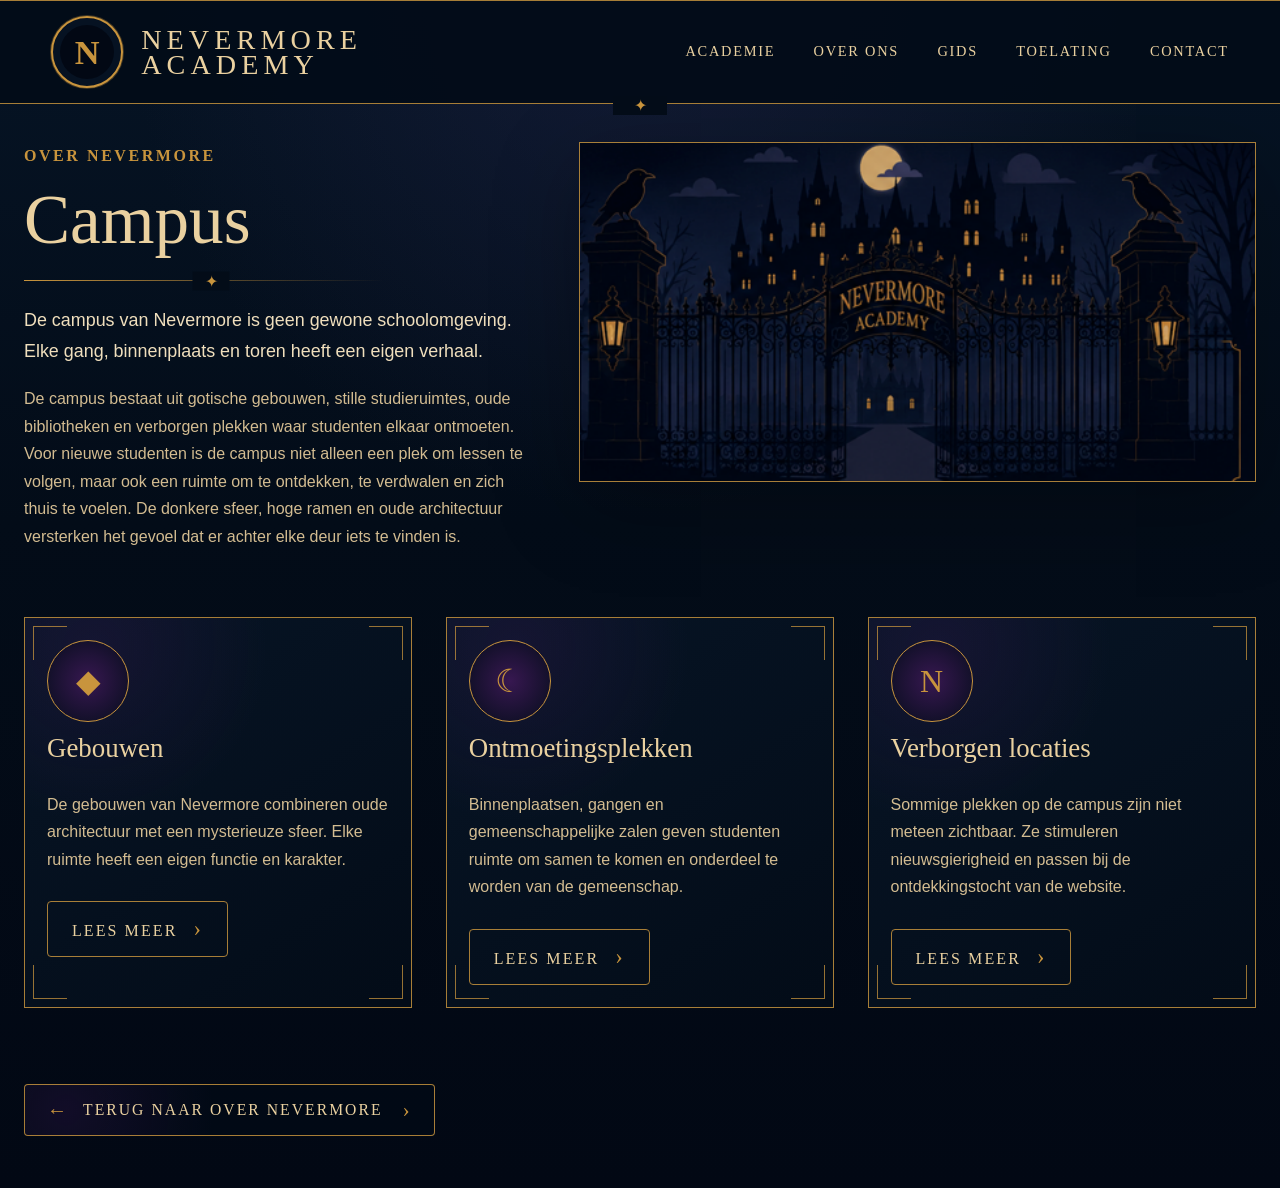
==== campus.html @ 88532316 "Add Nevermore Academy website" ====
<!doctype html>
<html lang="nl">
  <head>
    <meta charset="UTF-8" />
    <meta name="viewport" content="width=device-width, initial-scale=1.0" />
    <title>Campus | Nevermore Academy</title>
    <link rel="stylesheet" href="styles.css" />
  </head>
  <body>
    <header class="academy-header">
      <a class="brand" href="index.html#home" aria-label="Nevermore Academy homepage">
        <span class="crest">N</span>
        <span class="brand-text">Nevermore<br />Academy</span>
      </a>
      <nav class="nav" aria-label="Hoofdnavigatie">
        <a href="index.html#home">Academie</a>
        <a href="index.html#gids">Over ons</a>
        <a href="index.html#huizen">Gids</a>
        <a href="index.html#route">Toelating</a>
        <a href="index.html#aanmelden">Contact</a>
      </nav>
    </header>

    <main class="detail-page page-frame">
      <section class="detail-hero">
        <div class="detail-copy">
          <p class="eyebrow">Over Nevermore</p>
          <h1>Campus</h1>
          <div class="rule"></div>
          <p class="detail-intro">
            De campus van Nevermore is geen gewone schoolomgeving. Elke gang, binnenplaats
            en toren heeft een eigen verhaal.
          </p>
          <p>
            De campus bestaat uit gotische gebouwen, stille studieruimtes, oude bibliotheken en
            verborgen plekken waar studenten elkaar ontmoeten. Voor nieuwe studenten is de campus
            niet alleen een plek om lessen te volgen, maar ook een ruimte om te ontdekken, te
            verdwalen en zich thuis te voelen. De donkere sfeer, hoge ramen en oude architectuur
            versterken het gevoel dat er achter elke deur iets te vinden is.
          </p>
        </div>
        <img class="detail-image" src="assets/ref-about-gate.png" alt="Nevermore Academy achter de poort" />
      </section>

      <section class="detail-card-grid" aria-label="Campus onderdelen">
        <article class="detail-card">
          <span class="round-icon">◆</span>
          <h3>Gebouwen</h3>
          <p>De gebouwen van Nevermore combineren oude architectuur met een mysterieuze sfeer. Elke ruimte heeft een eigen functie en karakter.</p>
          <span class="mini-button">Lees meer</span>
        </article>
        <article class="detail-card">
          <span class="round-icon">☾</span>
          <h3>Ontmoetingsplekken</h3>
          <p>Binnenplaatsen, gangen en gemeenschappelijke zalen geven studenten ruimte om samen te komen en onderdeel te worden van de gemeenschap.</p>
          <span class="mini-button">Lees meer</span>
        </article>
        <article class="detail-card">
          <span class="round-icon">N</span>
          <h3>Verborgen locaties</h3>
          <p>Sommige plekken op de campus zijn niet meteen zichtbaar. Ze stimuleren nieuwsgierigheid en passen bij de ontdekkingstocht van de website.</p>
          <span class="mini-button">Lees meer</span>
        </article>
      </section>
      <a class="detail-back-link" href="index.html#gids">Terug naar Over Nevermore</a>
    </main>
  </body>
</html>
---- styles.css ----
:root {
  --bg: #030c18;
  --bg-2: #061222;
  --panel: #071526;
  --panel-soft: rgba(7, 21, 38, 0.92);
  --gold: #c8943d;
  --gold-light: #ead1a0;
  --cream: #f0dfbd;
  --muted: #d3bc91;
  --violet: #3b1856;
  --line: rgba(200, 148, 61, 0.84);
  --line-soft: rgba(200, 148, 61, 0.42);
}

* {
  box-sizing: border-box;
}

html {
  scroll-behavior: smooth;
  background: var(--bg);
}

section[id] {
  scroll-margin-top: 24px;
}

#gids-kaarten {
  scroll-margin-top: 24px;
}

body {
  margin: 0;
  color: var(--cream);
  background:
    radial-gradient(circle at 50% 0%, rgba(32, 35, 70, 0.5), transparent 32rem),
    linear-gradient(180deg, #061425 0%, #030c18 44%, #020814 100%);
  font-family: "Segoe UI", Arial, sans-serif;
}

body::before {
  content: "";
  position: fixed;
  inset: 0;
  z-index: -1;
  pointer-events: none;
  opacity: 0.2;
  background:
    linear-gradient(rgba(200, 148, 61, 0.04) 1px, transparent 1px),
    linear-gradient(90deg, rgba(200, 148, 61, 0.035) 1px, transparent 1px);
  background-size: 72px 72px;
  mask-image: linear-gradient(180deg, black, transparent 70%);
}

a {
  color: inherit;
  text-decoration: none;
}

img {
  display: block;
  max-width: 100%;
}

.sr-only {
  position: absolute;
  width: 1px;
  height: 1px;
  overflow: hidden;
  clip: rect(0, 0, 0, 0);
  white-space: nowrap;
}

.academy-header {
  position: relative;
  z-index: 20;
  display: flex;
  align-items: center;
  justify-content: space-between;
  gap: 32px;
  min-height: 104px;
  padding: 14px clamp(26px, 4vw, 58px);
  border-top: 1px solid var(--line);
  border-bottom: 1px solid var(--line);
  background: rgba(3, 12, 24, 0.96);
}

.academy-header::after {
  content: "✦";
  position: absolute;
  left: 50%;
  bottom: -12px;
  width: 54px;
  transform: translateX(-50%);
  color: var(--gold);
  background: var(--bg);
  text-align: center;
}

.brand {
  display: inline-flex;
  align-items: center;
  gap: 18px;
  color: var(--gold-light);
  font-family: Georgia, "Times New Roman", serif;
  text-transform: uppercase;
}

.brand-text {
  font-size: clamp(1.25rem, 2.2vw, 2rem);
  line-height: 0.9;
  letter-spacing: 0.18em;
}

.crest {
  display: inline-grid;
  place-items: center;
  width: 72px;
  height: 72px;
  flex: 0 0 auto;
  border: 2px solid var(--gold);
  border-radius: 50%;
  color: var(--gold);
  background: #020814;
  font-family: Georgia, "Times New Roman", serif;
  font-size: 2.15rem;
  font-weight: 700;
  box-shadow: inset 0 0 0 7px #061222, 0 0 0 1px rgba(200, 148, 61, 0.32);
}

.small-crest {
  width: 74px;
  height: 74px;
  font-size: 2rem;
}

.nav {
  display: flex;
  gap: clamp(18px, 3vw, 46px);
  color: var(--gold-light);
  font-family: Georgia, "Times New Roman", serif;
  text-transform: uppercase;
  letter-spacing: 0.12em;
  font-size: 0.9rem;
}

.nav a {
  padding-block: 8px;
  border-bottom: 2px solid transparent;
}

.nav a:hover {
  border-color: var(--gold);
  color: var(--gold);
}

.page-frame {
  width: min(1460px, calc(100% - 48px));
  margin-inline: auto;
}

.hero {
  display: grid;
  grid-template-columns: minmax(360px, 0.85fr) minmax(420px, 1.15fr);
  gap: clamp(32px, 5vw, 72px);
  align-items: center;
  padding: clamp(52px, 7vw, 86px) 0 38px;
}

.hero-copy {
  padding-left: clamp(0px, 3vw, 36px);
}

.eyebrow {
  margin: 0 0 14px;
  color: var(--gold);
  font-family: Georgia, "Times New Roman", serif;
  font-weight: 700;
  text-transform: uppercase;
  letter-spacing: 0.16em;
}

h1,
h2,
h3 {
  margin: 0;
  color: var(--gold-light);
  font-family: Georgia, "Times New Roman", serif;
  font-weight: 400;
  line-height: 1.05;
}

h1 {
  font-size: clamp(4rem, 6.7vw, 6.7rem);
}

h2 {
  font-size: clamp(3rem, 5vw, 5.4rem);
}

h3 {
  font-size: clamp(1.8rem, 2.5vw, 2.8rem);
}

p {
  color: var(--muted);
  line-height: 1.72;
}

.hero-copy p:not(.eyebrow) {
  max-width: 560px;
  color: var(--cream);
  font-size: 1.18rem;
}

.rule {
  width: min(360px, 82%);
  height: 1px;
  margin: 24px 0;
  background: linear-gradient(90deg, var(--gold), transparent);
  position: relative;
}

.rule::after {
  content: "✦";
  position: absolute;
  left: 52%;
  top: 50%;
  transform: translate(-50%, -50%);
  color: var(--gold);
  background: var(--bg);
  padding: 0 12px;
}

.rule.centered {
  margin-inline: auto;
  background: linear-gradient(90deg, transparent, var(--gold), transparent);
}

.rule.small {
  width: 260px;
}

.actions {
  display: flex;
  flex-wrap: wrap;
  gap: 16px;
  margin-top: 28px;
}

.button,
.mini-button,
.back-link {
  min-height: 52px;
  border: 1px solid var(--line);
  border-radius: 4px;
  padding: 14px 24px;
  color: var(--gold-light);
  background: transparent;
  font-family: Georgia, "Times New Roman", serif;
  text-transform: uppercase;
  letter-spacing: 0.13em;
  cursor: pointer;
  transition: transform 160ms ease, border-color 160ms ease, background 160ms ease;
}

.button::after,
.mini-button::after {
  content: "›";
  margin-left: 16px;
  color: var(--gold);
  font-size: 1.4rem;
}

.button:hover,
.mini-button:hover,
.back-link:hover,
.house:hover {
  transform: translateY(-2px);
  border-color: var(--gold-light);
}

.primary {
  background: linear-gradient(135deg, rgba(70, 26, 88, 0.96), rgba(33, 22, 58, 0.98));
}

.ghost {
  background: rgba(2, 8, 20, 0.42);
}

.hero-art {
  margin: 0;
  border-bottom: 1px solid var(--line-soft);
}

.hero-art img {
  width: 100%;
  min-height: 360px;
  object-fit: cover;
  object-position: center;
}

.hero-cards {
  grid-column: 1 / -1;
  display: grid;
  grid-template-columns: repeat(2, minmax(280px, 1fr));
  gap: 28px;
}

.image-card {
  border: 1px solid var(--line);
  background: var(--panel);
  transition: transform 180ms ease, box-shadow 180ms ease;
}

.image-card:hover {
  transform: translateY(-4px);
  box-shadow: 0 24px 60px rgba(0, 0, 0, 0.34);
}

.image-card img {
  width: 100%;
  height: 100%;
  aspect-ratio: 400 / 245;
  object-fit: cover;
}

.about,
.houses,
.admission,
.signup {
  padding-block: clamp(62px, 8vw, 104px);
}

.houses.page-frame {
  width: min(1460px, calc(100% - 60px));
  padding-top: clamp(34px, 5vw, 64px);
}

.houses .section-title {
  display: block;
  margin-bottom: clamp(20px, 3vw, 34px);
}

.houses .section-title h2 {
  font-size: clamp(3.4rem, 5.2vw, 5.6rem);
}

.about-intro {
  display: grid;
  grid-template-columns: minmax(320px, 0.7fr) minmax(460px, 1.3fr);
  gap: 28px;
  align-items: end;
}

.about-intro img,
.wide-illustration,
.campus-band img,
.route-image {
  border: 1px solid var(--line);
  background: var(--panel);
}

.about-intro img {
  aspect-ratio: 518 / 259;
  object-fit: cover;
}

.wide-illustration {
  aspect-ratio: 332 / 110;
  object-fit: cover;
}

.campus-band img {
  aspect-ratio: 437 / 170;
}

.about-grid {
  display: grid;
  grid-template-columns: repeat(3, minmax(0, 1fr));
  gap: 18px;
  margin-top: 22px;
}

.wide-illustration {
  grid-column: 1 / -1;
  width: 42%;
  min-width: 360px;
}

.ornate-card,
.ornate-box,
.tip-band,
.next-band,
.signup-form {
  position: relative;
  border: 1px solid var(--line);
  background: linear-gradient(145deg, rgba(7, 21, 38, 0.98), rgba(3, 12, 24, 0.98));
}

.ornate-card::before,
.ornate-box::before,
.tip-band::before,
.next-band::before,
.signup-form::before,
.route-panel::before {
  content: "";
  position: absolute;
  inset: 8px;
  pointer-events: none;
  background:
    linear-gradient(var(--gold), var(--gold)) left top / 34px 1px no-repeat,
    linear-gradient(var(--gold), var(--gold)) left top / 1px 34px no-repeat,
    linear-gradient(var(--gold), var(--gold)) right top / 34px 1px no-repeat,
    linear-gradient(var(--gold), var(--gold)) right top / 1px 34px no-repeat,
    linear-gradient(var(--gold), var(--gold)) left bottom / 34px 1px no-repeat,
    linear-gradient(var(--gold), var(--gold)) left bottom / 1px 34px no-repeat,
    linear-gradient(var(--gold), var(--gold)) right bottom / 34px 1px no-repeat,
    linear-gradient(var(--gold), var(--gold)) right bottom / 1px 34px no-repeat;
  opacity: 0.82;
}

.ornate-card {
  display: grid;
  grid-template-columns: auto 1fr;
  gap: 18px;
  align-items: center;
  min-height: 170px;
  padding: 28px;
}

.ornate-card .mini-button {
  grid-column: 2;
  justify-self: start;
  min-height: 42px;
  padding: 10px 20px;
}

.round-icon {
  display: inline-grid;
  place-items: center;
  width: 82px;
  height: 82px;
  border: 1px solid var(--gold);
  border-radius: 50%;
  color: var(--gold);
  background: radial-gradient(circle, rgba(61, 24, 86, 0.86), rgba(3, 12, 24, 0.86));
  font-family: Georgia, "Times New Roman", serif;
  font-size: 2rem;
}

.campus-band {
  display: grid;
  grid-template-columns: minmax(320px, 0.9fr) minmax(420px, 1.1fr);
  gap: 28px;
  margin-top: 24px;
  padding: 30px;
  border: 1px solid var(--line);
  background: linear-gradient(135deg, rgba(7, 21, 38, 0.98), rgba(4, 14, 26, 0.96));
}

.campus-band img {
  width: 100%;
  height: 100%;
  min-height: 220px;
  object-fit: cover;
}

.section-title {
  max-width: 980px;
  margin: 0 auto 34px;
  text-align: center;
}

.section-title p {
  max-width: 620px;
  margin-inline: auto;
  font-size: 1.15rem;
}

.house-grid {
  display: grid;
  grid-template-columns: repeat(4, minmax(0, 1fr));
  gap: clamp(14px, 1.8vw, 24px);
  align-items: stretch;
  width: 100%;
  margin-inline: auto;
}

.house {
  position: relative;
  display: grid;
  grid-template-rows: auto auto 1fr;
  min-height: clamp(342px, 35vw, 430px);
  padding: 0;
  border: 1px solid var(--line);
  color: var(--cream);
  background:
    radial-gradient(circle at 50% 18%, rgba(59, 24, 86, 0.32), transparent 40%),
    linear-gradient(180deg, rgba(7, 21, 38, 0.98), rgba(2, 8, 20, 0.98));
  cursor: pointer;
  overflow: hidden;
  text-align: center;
  box-shadow: none;
  transition: transform 180ms ease, border-color 180ms ease, filter 180ms ease;
}

.house::before {
  content: "";
  position: absolute;
  inset: 8px;
  pointer-events: none;
  background:
    linear-gradient(var(--gold), var(--gold)) left top / 34px 1px no-repeat,
    linear-gradient(var(--gold), var(--gold)) left top / 1px 34px no-repeat,
    linear-gradient(var(--gold), var(--gold)) right top / 34px 1px no-repeat,
    linear-gradient(var(--gold), var(--gold)) right top / 1px 34px no-repeat,
    linear-gradient(var(--gold), var(--gold)) left bottom / 34px 1px no-repeat,
    linear-gradient(var(--gold), var(--gold)) left bottom / 1px 34px no-repeat,
    linear-gradient(var(--gold), var(--gold)) right bottom / 34px 1px no-repeat,
    linear-gradient(var(--gold), var(--gold)) right bottom / 1px 34px no-repeat;
  opacity: 0.72;
}

.house-art {
  display: block;
  height: clamp(126px, 13vw, 174px);
  overflow: hidden;
  border-bottom: 1px solid var(--line);
  background: #020814;
}

.house-art img {
  width: 100%;
  height: 100%;
  max-width: none;
  object-fit: cover;
  object-position: top center;
  filter: brightness(0.9) contrast(1.14) saturate(1.04);
  transition: filter 180ms ease, transform 180ms ease, opacity 180ms ease;
}

.house-token {
  z-index: 1;
  display: inline-grid;
  place-items: center;
  width: clamp(54px, 5vw, 68px);
  height: clamp(54px, 5vw, 68px);
  margin: clamp(-34px, -2.5vw, -27px) auto 8px;
  border: 1px solid var(--gold);
  border-radius: 50%;
  color: var(--gold-light);
  background: radial-gradient(circle, rgba(59, 24, 86, 0.98), rgba(3, 12, 24, 0.98));
  font-family: Georgia, "Times New Roman", serif;
  font-size: clamp(1.5rem, 2vw, 1.95rem);
  box-shadow: 0 0 0 6px rgba(3, 12, 24, 0.9);
}

.house-copy {
  z-index: 1;
  display: grid;
  align-content: start;
  justify-items: center;
  gap: 8px;
  height: 100%;
  padding: 0 clamp(12px, 1.4vw, 18px) clamp(16px, 2vw, 22px);
}

.house-name {
  color: var(--gold-light);
  font-family: Georgia, "Times New Roman", serif;
  font-size: clamp(1.25rem, 1.9vw, 2rem);
  line-height: 1;
  text-transform: uppercase;
  letter-spacing: 0.16em;
}

.house-divider {
  display: block;
  width: 94px;
  height: 1px;
  background: linear-gradient(90deg, transparent, var(--gold), transparent);
}

.house-secret {
  min-height: clamp(52px, 5vw, 66px);
  color: var(--muted);
  font-size: clamp(0.78rem, 1vw, 0.95rem);
  line-height: 1.45;
}

.house-button {
  display: inline-flex;
  align-items: center;
  justify-content: center;
  width: min(190px, 100%);
  min-height: 40px;
  margin-top: auto;
  border: 1px solid var(--line);
  border-radius: 4px;
  padding: 9px 16px;
  color: var(--gold-light);
  background: linear-gradient(135deg, rgba(70, 26, 88, 0.9), rgba(33, 22, 58, 0.96));
  font-family: Georgia, "Times New Roman", serif;
  font-size: clamp(0.78rem, 1vw, 0.94rem);
  text-transform: uppercase;
  letter-spacing: 0.13em;
}

.house-button::after {
  content: "›";
  margin-left: 16px;
  color: var(--gold);
  font-size: 1.35rem;
}

.house.is-active {
  border-color: var(--gold-light);
  filter: drop-shadow(0 0 16px rgba(200, 148, 61, 0.2));
}

.house:hover {
  transform: translateY(-3px);
}

.house:hover .house-art img {
  filter: brightness(1.02) contrast(1.16) saturate(1.08);
}

.house-meaning[hidden] {
  display: none;
}

.house-meaning {
  display: grid;
  grid-template-columns: auto minmax(280px, 1fr) auto;
  gap: clamp(22px, 4vw, 44px);
  align-items: center;
  width: min(1180px, 100%);
  margin: clamp(34px, 4vw, 56px) auto 0;
  padding: clamp(26px, 3vw, 38px) clamp(26px, 4vw, 52px);
}

.house-meaning h3 {
  font-size: clamp(2rem, 3vw, 3.2rem);
}

.house-meaning-copy {
  max-width: 680px;
  margin: 6px 0 0;
  color: var(--cream);
  font-size: clamp(1rem, 1.2vw, 1.18rem);
}

.next-band,
.tip-band {
  display: grid;
  grid-template-columns: auto minmax(280px, 1fr) minmax(360px, 0.72fr);
  gap: clamp(24px, 4vw, 52px);
  align-items: center;
  margin-top: 26px;
  padding: clamp(34px, 4vw, 58px) clamp(28px, 4vw, 56px);
}

.houses .next-band {
  margin-top: clamp(76px, 7vw, 112px);
  padding: clamp(22px, 2.6vw, 30px) clamp(24px, 4vw, 44px);
}

.houses .next-band h3 {
  font-size: clamp(2rem, 3vw, 3.4rem);
}

.admission {
  border-top: 1px solid var(--line-soft);
}

.route-progress {
  position: relative;
  display: grid;
  grid-template-columns: repeat(4, 1fr);
  gap: 24px;
  margin: 20px auto 34px;
  max-width: 1080px;
}

.route-progress::before {
  content: "";
  position: absolute;
  top: 17px;
  left: 9%;
  right: 9%;
  height: 1px;
  background: var(--line);
}

.step {
  position: relative;
  display: grid;
  justify-items: center;
  gap: 10px;
  border: 0;
  color: var(--muted);
  background: transparent;
  font: inherit;
  cursor: pointer;
}

.step span {
  display: block;
  width: 36px;
  height: 36px;
  border: 1px solid var(--gold);
  border-radius: 50%;
  background: var(--bg);
}

.step.is-active span {
  background: radial-gradient(circle, var(--violet), var(--bg) 70%);
  box-shadow: 0 0 26px rgba(200, 148, 61, 0.24);
}

.route-panel {
  position: relative;
  display: none;
}

.route-panel.is-active {
  display: block;
}

.admission-layout {
  display: grid;
  grid-template-columns: minmax(330px, 0.95fr) minmax(360px, 1.05fr);
  gap: 24px;
}

.route-image {
  width: 100%;
  height: 100%;
  aspect-ratio: 340 / 227;
  min-height: 350px;
  object-fit: cover;
}

.route-copy,
.hint,
.result {
  padding: clamp(28px, 4vw, 46px);
}

.scan-page {
  position: relative;
  display: grid;
  grid-template-columns: minmax(140px, 0.42fr) minmax(360px, 0.9fr) minmax(140px, 0.42fr);
  gap: 24px;
  align-items: center;
  min-height: 670px;
  border: 1px solid var(--line);
  padding: clamp(24px, 4vw, 44px);
  overflow: hidden;
  background: radial-gradient(circle at 50% 32%, rgba(41, 31, 60, 0.5), transparent 24rem);
}

.scan-side {
  width: 100%;
  height: 100%;
  max-height: 520px;
  object-fit: cover;
  opacity: 0.76;
}

.scan-center {
  display: grid;
  justify-items: center;
  text-align: center;
}

.back-link {
  justify-self: start;
  min-height: 0;
  padding: 0;
  border: 0;
  color: var(--gold);
  background: transparent;
  text-transform: none;
  letter-spacing: 0;
}

.scanner {
  position: relative;
  width: min(360px, 100%);
  aspect-ratio: 1;
  overflow: hidden;
  border: 2px solid var(--gold);
  background:
    radial-gradient(circle at 73% 36%, rgba(200, 148, 61, 0.16), transparent 7%),
    linear-gradient(145deg, rgba(16, 22, 38, 0.95), rgba(7, 13, 25, 0.96));
  cursor: crosshair;
  touch-action: none;
}

.camera-feed,
.camera-fallback {
  position: absolute;
  inset: 0;
  width: 100%;
  height: 100%;
}

.camera-feed {
  z-index: 0;
  object-fit: cover;
  opacity: 0;
  transform: scaleX(-1);
  transition: opacity 220ms ease;
}

.scanner.has-camera .camera-feed {
  opacity: 0.88;
}

.camera-fallback {
  z-index: 0;
  display: grid;
  place-items: center;
  color: rgba(240, 223, 189, 0.45);
  background:
    radial-gradient(circle at 30% 30%, rgba(59, 24, 86, 0.28), transparent 30%),
    linear-gradient(145deg, rgba(16, 22, 38, 0.96), rgba(7, 13, 25, 0.96));
}

.scanner.has-camera .camera-fallback {
  display: none;
}

.scanner::before,
.scanner::after {
  content: "";
  position: absolute;
  inset: 18px;
  z-index: 3;
  pointer-events: none;
  background:
    linear-gradient(var(--gold), var(--gold)) left top / 42px 3px no-repeat,
    linear-gradient(var(--gold), var(--gold)) left top / 3px 42px no-repeat,
    linear-gradient(var(--gold), var(--gold)) right top / 42px 3px no-repeat,
    linear-gradient(var(--gold), var(--gold)) right top / 3px 42px no-repeat,
    linear-gradient(var(--gold), var(--gold)) left bottom / 42px 3px no-repeat,
    linear-gradient(var(--gold), var(--gold)) left bottom / 3px 42px no-repeat,
    linear-gradient(var(--gold), var(--gold)) right bottom / 42px 3px no-repeat,
    linear-gradient(var(--gold), var(--gold)) right bottom / 3px 42px no-repeat;
}

.scan-line {
  position: absolute;
  z-index: 4;
  left: 0;
  right: 0;
  top: 14%;
  height: 2px;
  background: var(--gold);
  box-shadow: 0 0 20px var(--gold);
  animation: scanning 2.6s linear infinite;
}

.scan-lens {
  position: absolute;
  left: var(--lens-x, 50%);
  top: var(--lens-y, 50%);
  z-index: 5;
  width: 116px;
  height: 116px;
  border: 1px solid rgba(240, 223, 189, 0.68);
  border-radius: 50%;
  pointer-events: none;
  opacity: 0;
  transform: translate(-50%, -50%);
  background: radial-gradient(circle, rgba(240, 223, 189, 0.14), rgba(59, 24, 86, 0.14), transparent 72%);
}

.scanner.is-searching .scan-lens {
  opacity: 1;
}

.sigil {
  position: absolute;
  z-index: 2;
  left: 50%;
  top: 50%;
  display: grid;
  place-items: center;
  width: 122px;
  height: 122px;
  border: 1px solid rgba(200, 148, 61, 0.38);
  color: rgba(200, 148, 61, 0.08);
  transform: translate(-50%, -50%) rotate(45deg);
  font-family: Georgia, "Times New Roman", serif;
  font-size: 4rem;
}

.hidden-sigil {
  position: absolute;
  left: var(--sigil-x, 73%);
  top: var(--sigil-y, 36%);
  z-index: 6;
  display: grid;
  place-items: center;
  width: 74px;
  height: 74px;
  border: 1px solid rgba(200, 148, 61, 0.32);
  border-radius: 50%;
  color: rgba(200, 148, 61, 0);
  background: radial-gradient(circle, rgba(200, 148, 61, 0.14), transparent 68%);
  transform: translate(-50%, -50%);
  cursor: pointer;
  font-family: Georgia, "Times New Roman", serif;
  font-size: 2.3rem;
  opacity: 0.08;
}

.scanner.is-near .hidden-sigil {
  color: rgba(200, 148, 61, 0.34);
  opacity: 0.48;
}

.scanner.is-hot .hidden-sigil,
.scanner.is-found .hidden-sigil {
  color: var(--gold-light);
  opacity: 1;
  box-shadow: 0 0 54px rgba(200, 148, 61, 0.46);
}

.scanner.is-found .sigil {
  color: var(--gold);
  box-shadow: 0 0 44px rgba(200, 148, 61, 0.28);
}

.house-reveal {
  position: absolute;
  left: 50%;
  top: 50%;
  z-index: 7;
  display: grid;
  justify-items: center;
  gap: 6px;
  width: min(240px, 78%);
  padding: 22px;
  border: 1px solid var(--line);
  background: rgba(3, 12, 24, 0.82);
  opacity: 0;
  pointer-events: none;
  transform: translate(-50%, -50%) scale(0.92);
  transition: opacity 220ms ease, transform 220ms ease;
}

.scanner.is-found .house-reveal {
  opacity: 1;
  transform: translate(-50%, -50%) scale(1);
}

.house-reveal-symbol {
  display: grid;
  place-items: center;
  width: 74px;
  height: 74px;
  border: 1px solid var(--gold);
  border-radius: 50%;
  color: var(--gold-light);
  background: radial-gradient(circle, rgba(59, 24, 86, 0.95), rgba(3, 12, 24, 0.95));
  font-family: Georgia, "Times New Roman", serif;
  font-size: 2.35rem;
}

.house-reveal-name {
  color: var(--gold-light);
  font-family: Georgia, "Times New Roman", serif;
  font-size: 1.45rem;
  font-weight: 400;
  text-transform: uppercase;
  letter-spacing: 0.12em;
}

.house-reveal-copy {
  color: var(--muted);
  line-height: 1.45;
}

.scan-status {
  position: absolute;
  left: 18px;
  right: 18px;
  bottom: 16px;
  z-index: 8;
  color: var(--muted);
}

.scan-steps {
  display: grid;
  gap: 12px;
  width: min(520px, 100%);
  margin: 22px 0;
  padding: 0;
  list-style: none;
  text-align: left;
}

.scan-steps li {
  padding: 10px 0 10px 52px;
  border-bottom: 1px solid var(--line-soft);
  color: var(--muted);
  counter-increment: scan-step;
  position: relative;
}

.scan-steps li::before {
  content: counter(scan-step);
  position: absolute;
  left: 0;
  top: 6px;
  display: grid;
  place-items: center;
  width: 32px;
  height: 32px;
  border: 1px solid var(--gold);
  border-radius: 50%;
  color: var(--gold);
  background: var(--violet);
}

.scan-dashboard {
  display: grid;
  grid-template-columns: minmax(150px, 0.7fr) minmax(180px, 1fr);
  gap: 16px;
  width: min(520px, 100%);
  align-items: center;
  margin-bottom: 14px;
  padding: 14px 18px;
  border: 1px solid var(--line-soft);
}

.dashboard-label {
  display: block;
  color: var(--muted);
  font-size: 0.82rem;
}

.signal-meter {
  height: 10px;
  overflow: hidden;
  border: 1px solid var(--line);
  border-radius: 999px;
  background: rgba(240, 223, 189, 0.06);
}

.signal-meter span {
  display: block;
  width: 0%;
  height: 100%;
  background: linear-gradient(90deg, var(--violet), var(--gold));
  transition: width 120ms ease;
}

.centered-actions {
  justify-content: center;
}

blockquote {
  margin: 22px 0;
  padding: 24px;
  border: 1px solid var(--line-soft);
  color: var(--cream);
  font-family: Georgia, "Times New Roman", serif;
  font-size: 1.25rem;
}

.result {
  display: grid;
  justify-items: center;
  gap: 18px;
  text-align: center;
}

.signup {
  position: relative;
  display: grid;
  place-items: center;
  min-height: calc(100vh - 104px);
}

.signup::before,
.signup::after {
  content: "";
  position: absolute;
  top: 13%;
  bottom: 11%;
  width: min(190px, 20vw);
  opacity: 0.48;
  background: url("assets/ref-scan-left.png") center / cover no-repeat;
}

.signup::before {
  left: 0;
}

.signup::after {
  right: 0;
  transform: scaleX(-1);
}

.signup-form {
  z-index: 1;
  display: grid;
  gap: 16px;
  width: min(920px, 100%);
  padding: clamp(34px, 6vw, 70px);
  text-align: center;
}

.signup-form label {
  display: grid;
  gap: 8px;
  width: min(560px, 100%);
  margin-inline: auto;
  color: var(--gold-light);
  text-align: left;
  font-weight: 700;
}

input,
select,
textarea {
  width: 100%;
  border: 1px solid var(--line);
  border-radius: 4px;
  padding: 14px 16px;
  color: var(--cream);
  background: rgba(3, 12, 24, 0.78);
  font: inherit;
}

textarea {
  resize: vertical;
}

input:focus,
select:focus,
textarea:focus {
  outline: 1px solid var(--gold-light);
  box-shadow: 0 0 0 4px rgba(200, 148, 61, 0.13);
}

.form-message {
  min-height: 28px;
  margin: 0;
  color: var(--gold-light);
}

.home-link {
  color: var(--gold);
}

.about-link-card {
  color: inherit;
  text-decoration: none;
}

.about-link-card:hover {
  transform: translateY(-4px);
  border-color: var(--gold-light);
}

.detail-page {
  padding-block: clamp(22px, 3vw, 42px) clamp(34px, 4vw, 56px);
}

.detail-back-link {
  display: flex;
  align-items: center;
  gap: 14px;
  width: fit-content;
  min-height: 52px;
  margin-top: clamp(54px, 6vw, 82px);
  border: 1px solid var(--line);
  border-radius: 4px;
  padding: 13px 22px;
  color: var(--gold-light);
  background:
    radial-gradient(circle at 10% 50%, rgba(59, 24, 86, 0.28), transparent 40%),
    rgba(3, 12, 24, 0.58);
  font-family: Georgia, "Times New Roman", serif;
  font-size: 0.98rem;
  text-transform: uppercase;
  letter-spacing: 0.13em;
  transition: transform 160ms ease, border-color 160ms ease, background 160ms ease;
}

.detail-back-link::before {
  content: "←";
  color: var(--gold);
  font-size: 1.25rem;
  line-height: 1;
}

.detail-back-link::after {
  content: "›";
  margin-left: 6px;
  color: var(--gold);
  font-size: 1.35rem;
  line-height: 1;
}

.detail-back-link:hover {
  transform: translateY(-2px);
  border-color: var(--gold-light);
  background: rgba(59, 24, 86, 0.32);
}

.detail-hero {
  display: grid;
  grid-template-columns: minmax(360px, 0.86fr) minmax(420px, 1.14fr);
  gap: clamp(24px, 3.4vw, 48px);
  align-items: start;
}

.detail-copy {
  padding: 0;
}

.detail-copy h1 {
  font-size: clamp(3.35rem, 5.4vw, 5.6rem);
}

.detail-intro {
  color: var(--cream);
  font-size: 1.12rem;
}

.detail-image {
  width: 100%;
  min-height: 280px;
  max-height: 390px;
  border: 1px solid var(--line);
  object-fit: cover;
  background: var(--panel);
  box-shadow: 0 24px 80px rgba(0, 0, 0, 0.28);
}

.detail-card-grid {
  display: grid;
  grid-template-columns: repeat(3, minmax(0, 1fr));
  gap: clamp(26px, 2.6vw, 36px);
  margin-top: clamp(34px, 4vw, 52px);
}

.values-grid {
  grid-template-columns: repeat(4, minmax(0, 1fr));
}

.detail-card {
  position: relative;
  display: grid;
  align-content: start;
  justify-items: start;
  gap: 12px;
  min-height: 235px;
  padding: 22px;
  border: 1px solid var(--line);
  color: var(--cream);
  background:
    radial-gradient(circle at 18% 8%, rgba(59, 24, 86, 0.28), transparent 36%),
    linear-gradient(145deg, rgba(7, 21, 38, 0.98), rgba(3, 12, 24, 0.98));
}

.detail-card::before {
  content: "";
  position: absolute;
  inset: 8px;
  pointer-events: none;
  background:
    linear-gradient(var(--gold), var(--gold)) left top / 34px 1px no-repeat,
    linear-gradient(var(--gold), var(--gold)) left top / 1px 34px no-repeat,
    linear-gradient(var(--gold), var(--gold)) right top / 34px 1px no-repeat,
    linear-gradient(var(--gold), var(--gold)) right top / 1px 34px no-repeat,
    linear-gradient(var(--gold), var(--gold)) left bottom / 34px 1px no-repeat,
    linear-gradient(var(--gold), var(--gold)) left bottom / 1px 34px no-repeat,
    linear-gradient(var(--gold), var(--gold)) right bottom / 34px 1px no-repeat,
    linear-gradient(var(--gold), var(--gold)) right bottom / 1px 34px no-repeat;
  opacity: 0.75;
}

.detail-card h3 {
  font-size: clamp(1.55rem, 2.1vw, 2.15rem);
}

.detail-card .mini-button {
  align-self: end;
  margin-top: auto;
}

@keyframes scanning {
  0% {
    transform: translateY(0);
  }
  50% {
    transform: translateY(250px);
  }
  100% {
    transform: translateY(0);
  }
}

@media (max-width: 1050px) {
  .academy-header {
    position: relative;
    align-items: flex-start;
    flex-direction: column;
  }

  .nav {
    width: 100%;
    overflow-x: auto;
    padding-bottom: 8px;
  }

  .hero,
  .about-intro,
  .campus-band,
  .admission-layout,
  .detail-hero,
  .house-meaning,
  .next-band,
  .tip-band,
  .scan-page {
    grid-template-columns: 1fr;
  }

  .hero-cards,
  .about-grid,
  .detail-card-grid,
  .values-grid {
    grid-template-columns: repeat(2, minmax(0, 1fr));
  }

  .house-grid {
    grid-template-columns: repeat(4, minmax(0, 1fr));
  }

  .wide-illustration {
    width: 100%;
    min-width: 0;
  }

  .scan-side {
    display: none;
  }
}

@media (max-width: 680px) {
  .page-frame {
    width: min(100% - 28px, 1460px);
  }

  .brand-text {
    font-size: 1.15rem;
  }

  .crest {
    width: 58px;
    height: 58px;
    font-size: 1.55rem;
  }

  .nav {
    display: grid;
    grid-template-columns: repeat(2, 1fr);
    gap: 10px 18px;
    overflow: visible;
    font-size: 0.72rem;
  }

  h1 {
    font-size: clamp(3rem, 14vw, 4.5rem);
  }

  h2 {
    font-size: clamp(2.6rem, 12vw, 3.8rem);
  }

  .houses .section-title h2 {
    font-size: clamp(2.4rem, 10vw, 3rem);
  }

  .houses .section-title p {
    font-size: 0.95rem;
  }

  .hero-cards,
  .about-grid,
  .detail-card-grid,
  .values-grid,
  .next-band,
  .tip-band,
  .route-progress,
  .scan-dashboard {
    grid-template-columns: 1fr;
  }

  .house-grid {
    grid-template-columns: repeat(2, minmax(0, 1fr));
    gap: 18px;
  }

  .house {
    min-height: 330px;
  }

  .house-art {
    height: 132px;
  }

  .house-token {
    width: 54px;
    height: 54px;
    margin-top: -27px;
    font-size: 1.45rem;
  }

  .house-name {
    font-size: 1.08rem;
    letter-spacing: 0.1em;
  }

  .house-secret {
    min-height: 64px;
    font-size: 0.76rem;
    line-height: 1.38;
  }

  .house-button {
    min-height: 38px;
    font-size: 0.7rem;
    letter-spacing: 0.09em;
  }

  .route-progress::before {
    display: none;
  }

  .ornate-card,
  .campus-band,
  .next-band,
  .tip-band {
    padding: 22px;
  }

  .ornate-card {
    grid-template-columns: 1fr;
    justify-items: center;
    text-align: center;
  }

  .ornate-card .mini-button {
    grid-column: 1;
    justify-self: center;
  }

  .actions,
  .button {
    width: 100%;
  }

  .button {
    text-align: center;
  }

  .scanner {
    width: min(310px, 100%);
  }

  .signup::before,
  .signup::after {
    display: none;
  }
}

#huizen.page-frame {
  width: min(1988px, calc(100% - 60px));
}

@media (max-width: 1050px) {
  #huizen.page-frame {
    width: min(100% - 28px, 1460px);
  }
}

/* Poster-style house section, matching the supplied Nevermore reference. */
.houses {
  position: relative;
  overflow: hidden;
  background:
    linear-gradient(180deg, rgba(3, 12, 24, 0.3), rgba(3, 12, 24, 0.96)),
    radial-gradient(circle at 50% 4%, rgba(59, 24, 86, 0.2), transparent 28rem);
}

.houses::before {
  content: "";
  position: absolute;
  inset: 0 0 auto;
  height: min(430px, 48vw);
  pointer-events: none;
  opacity: 0.42;
  background:
    linear-gradient(180deg, rgba(3, 12, 24, 0.2), rgba(3, 12, 24, 0.9)),
    url("assets/ref-home-gate.png") center top / cover no-repeat;
  mask-image: linear-gradient(180deg, black, transparent 82%);
}

.houses > * {
  position: relative;
  z-index: 1;
}

.houses .section-title {
  margin-bottom: clamp(28px, 3.4vw, 46px);
}

.houses .section-title p {
  max-width: 560px;
  color: var(--cream);
}

.houses .house-grid {
  grid-template-columns: repeat(4, minmax(0, 1fr));
  gap: clamp(18px, 1.9vw, 30px);
}

.houses .house {
  display: grid;
  grid-template-rows: minmax(190px, 0.9fr) auto;
  min-height: clamp(420px, 32vw, 500px);
  padding: 0;
  border: 0;
  background:
    radial-gradient(circle at 50% 10%, rgba(59, 24, 86, 0.22), transparent 40%),
    linear-gradient(180deg, rgba(6, 16, 30, 0.98), rgba(2, 8, 20, 0.98));
  overflow: hidden;
  isolation: isolate;
  box-shadow: none;
}

.houses .house::before {
  display: none;
}

.houses .house-art {
  position: relative;
  inset: auto;
  height: 100%;
  border: 0;
  background: transparent;
  overflow: hidden;
}

.houses .house-art img {
  display: block;
  width: calc(100% + 56px);
  height: calc(100% + 48px);
  max-width: none;
  object-fit: cover;
  object-position: center 18%;
  filter: brightness(0.98) contrast(1.12) saturate(1.02);
  transform: translate(-28px, -26px);
  transition: filter 180ms ease;
}

.houses .house-token {
  display: none;
}

.houses .house-copy {
  display: grid;
  align-content: start;
  min-height: 180px;
  padding: 24px clamp(16px, 1.5vw, 24px) 24px;
}

.houses .house-name {
  color: var(--gold-light);
  font-size: clamp(1.22rem, 1.5vw, 1.7rem);
  letter-spacing: 0.16em;
}

.houses .house-motto,
.houses .house-divider {
  display: none;
}

.houses .house-secret {
  min-height: 58px;
  color: var(--cream);
  font-size: clamp(0.86rem, 0.95vw, 1rem);
}

.houses .house-button {
  border: 0;
  background: rgba(59, 24, 86, 0.72);
  box-shadow: none;
}

.houses .house.is-active {
  outline: 0;
  border-color: transparent;
  filter: none;
}

.houses .house:hover {
  transform: none;
}

.houses .house:hover .house-art img {
  filter: brightness(1.06) contrast(1.16) saturate(1.04);
}

.houses .house-meaning {
  margin-top: clamp(28px, 3vw, 40px);
}

.houses .next-band {
  grid-template-columns: auto minmax(280px, 1fr) minmax(360px, 0.9fr);
  gap: clamp(24px, 3.2vw, 44px);
  margin-top: clamp(28px, 3vw, 40px);
  border-color: rgba(200, 148, 61, 0.84);
  background:
    radial-gradient(circle at 10% 50%, rgba(59, 24, 86, 0.28), transparent 34%),
    linear-gradient(145deg, rgba(7, 21, 38, 0.94), rgba(2, 8, 20, 0.98));
}

.houses .next-band .small-crest {
  border-radius: 0;
  background:
    radial-gradient(circle at 70% 20%, rgba(200, 148, 61, 0.16), transparent 36%),
    #020814;
  clip-path: polygon(50% 0, 88% 14%, 88% 58%, 50% 100%, 12% 58%, 12% 14%);
}

.houses .next-band .button {
  justify-self: stretch;
  text-align: center;
}

@media (max-width: 1050px) {
  .houses .house-grid {
    grid-template-columns: repeat(2, minmax(0, 1fr));
  }
}

@media (max-width: 680px) {
  .houses .house-grid {
    gap: 16px;
  }

  .houses .house {
    grid-template-rows: 158px auto;
    min-height: 380px;
  }

  .houses .next-band {
    grid-template-columns: 1fr;
  }
}
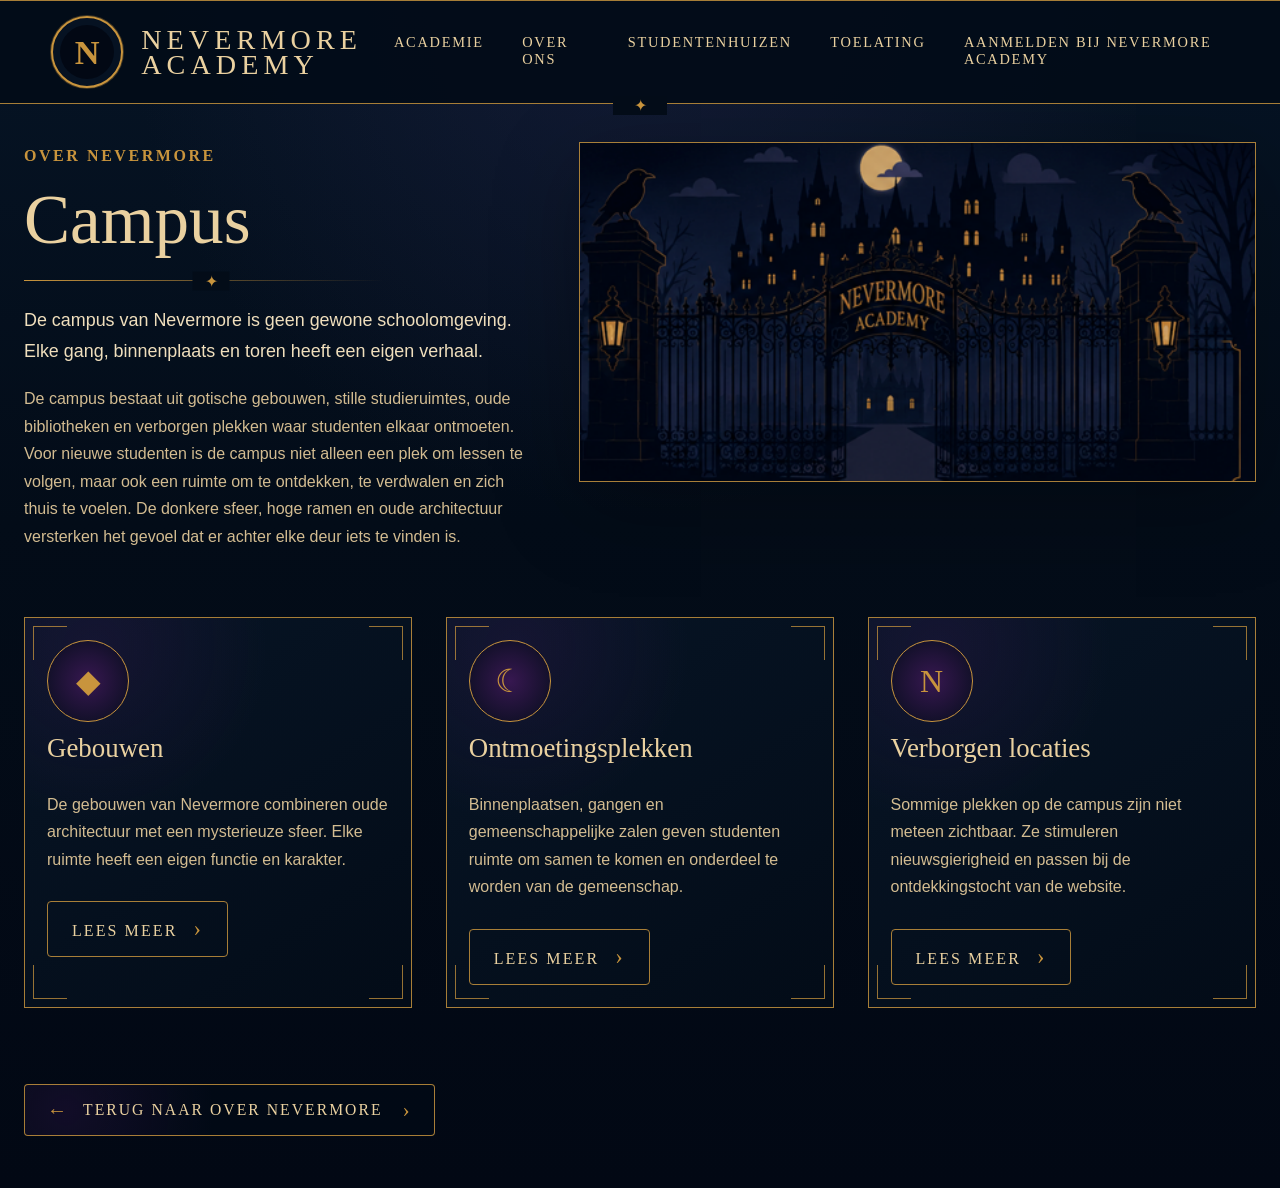
==== commit c44068bc: "Update navigation labels" ====
--- a/campus.html
+++ b/campus.html
@@ -15,9 +15,9 @@
       <nav class="nav" aria-label="Hoofdnavigatie">
         <a href="index.html#home">Academie</a>
         <a href="index.html#gids">Over ons</a>
-        <a href="index.html#huizen">Gids</a>
+        <a href="index.html#huizen">Studentenhuizen</a>
         <a href="index.html#route">Toelating</a>
-        <a href="index.html#aanmelden">Contact</a>
+        <a href="index.html#aanmelden">Aanmelden bij Nevermore Academy</a>
       </nav>
     </header>
 
